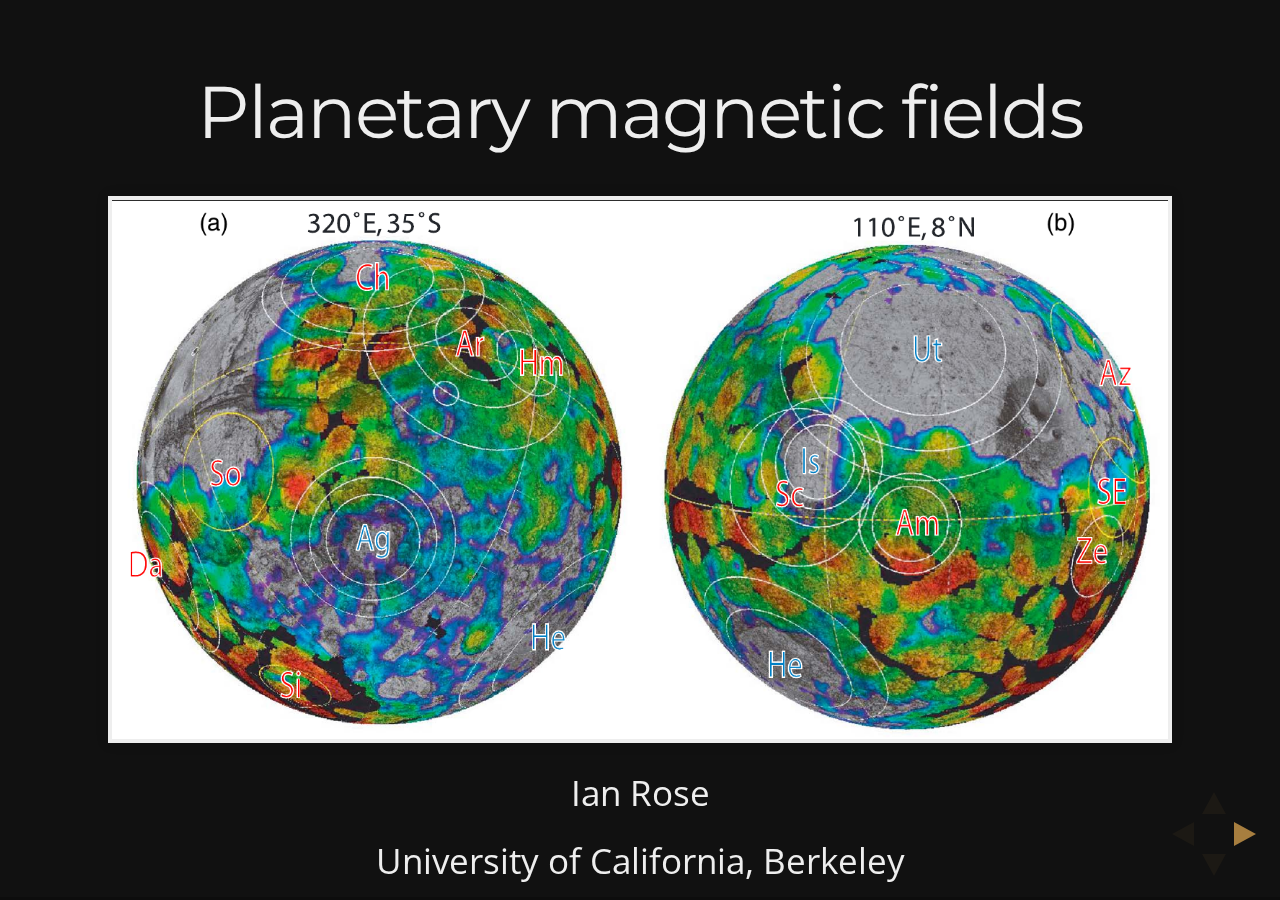
==== index.html @ 472513c8 "Add stuff" ====
<!doctype html>
<html lang="en">

    <head>
        <meta charset="utf-8">

        <title>reveal.js – The HTML Presentation Framework</title>

        <meta name="description" content="A framework for easily creating beautiful presentations using HTML">
        <meta name="author" content="Hakim El Hattab">

        <meta name="apple-mobile-web-app-capable" content="yes">
        <meta name="apple-mobile-web-app-status-bar-style" content="black-translucent">

        <meta name="viewport" content="width=device-width, initial-scale=1.0, maximum-scale=1.0, user-scalable=no, minimal-ui">

        <link rel="stylesheet" href="css/reveal.css">
        <link rel="stylesheet" href="css/theme/night.css" id="theme">

        <!-- Code syntax highlighting -->
        <link rel="stylesheet" href="lib/css/zenburn.css">

        <!-- Printing and PDF exports -->
        <script>
            var link = document.createElement( 'link' );
            link.rel = 'stylesheet';
            link.type = 'text/css';
            link.href = window.location.search.match( /print-pdf/gi ) ? 'css/print/pdf.css' : 'css/print/paper.css';
            document.getElementsByTagName( 'head' )[0].appendChild( link );
        </script>

    </head>

    <body>

        <div class="reveal">
            <div class="slides">
                <section data-markdown>
                    <script type="text/template">
                        ## Planetary magnetic fields

                        ![crater_demag](images/crater_demag.png)
                        Ian Rose

                        University of California, Berkeley
                    </script>
                </section>

                <section data-markdown>
                    <script type="text/template">
                        ## Earth's magnetic field
                        Could it be a bar magnet?
                        Historical source...
                    </script>
                </section>

                <section data-markdown>
                    <script type="text/template">
                        ## Seafloor spreading
                        The magnetic field reverses!
                    </script>
                </section>

                <section>
                  <h3> Earth's historical magnetic field </h3>
                  <video data-autoplay>
                    <source data-src="movies/gufm1.mp4" type="video/mp4" />
                  </video>
                  <p>Jackson et. al., 2000 </p>
                </section>

                <section data-markdown>
                    <script type="text/template">
                        ## What is a dynamo?
                    </script>
                </section>

                <section>
                  <h3> Numerical dynamo model </h3>
                  <video data-autoplay>
                    <source data-src="movies/dynamo.mp4" type="video/mp4" />
                  </video>
                  <p>Courtesey of Hiro Matsui </p>
                </section>

                <section>
                  <section data-markdown>
                    <script type="text/template">
                      [Demonstration](interactive_earth/thermal_hires.html)
                    </script>
                  </section>
                </section>

                <section data-markdown>
                    <script type="text/template">
                    ## What planets have magnetic fields?
                    </script>
                </section>

                <section data-markdown>
                    <script type="text/template">
                        ## Mercury
                    </script>
                </section>

                <section data-markdown>
                    <script type="text/template">
                        ## Venus
                    </script>
                </section>

                <section data-markdown>
                    <script type="text/template">
                        ## Earth
                    </script>
                </section>

                <section data-markdown>
                    <script type="text/template">
                        ## Mars
                    </script>
                </section>

                <section data-markdown>
                    <script type="text/template">
                        ## Jupiter
                    </script>
                </section>

                <section data-markdown>
                    <script type="text/template">
                        ## Saturn
                    </script>
                </section>

                <section data-markdown>
                    <script type="text/template">
                        ## Uranus
                    </script>
                </section>

                <section data-markdown>
                    <script type="text/template">
                        ## Neptune
                    </script>
                </section>

                <section data-markdown>
                    <script type="text/template">
                        ## The score:

                        * gas giants: four out of four 
                        * rocky planets: two out of four
                    </script>
                </section>

                <section data-markdown>
                    <script type="text/template">
                        ## Rocky planets seem to be much less of a sure thing. Why?
                    </script>
                </section>

                <section>
                  <section data-markdown>
                    <script type="text/template">
                      [Convection!](interactive_earth/thermal_hires2.html)
                    </script>
                  </section>
                </section>

                <section data-markdown>
                    <script type="text/template">
                        ## Did Mars have a magnetic field?

                        ![crater_demag](images/crater_demag.png)
                    </script>
                </section>

                <section data-markdown>
                    <script type="text/template">
                        ## Did Earth have a magnetic field?

                    </script>
                </section>

            </div>
        </div>

        <script src="lib/js/head.min.js"></script>
        <script src="js/reveal.js"></script>

        <script>

            // Full list of configuration options available at:
            // https://github.com/hakimel/reveal.js#configuration
            Reveal.initialize({
                controls: true,
                progress: true,
                history: true,
                center: true,

                transition: 'slide', // none/fade/slide/convex/concave/zoom

                // Optional reveal.js plugins
                dependencies: [
                    { src: 'lib/js/classList.js', condition: function() { return !document.body.classList; } },
                    { src: 'plugin/markdown/marked.js', condition: function() { return !!document.querySelector( '[data-markdown]' ); } },
                    { src: 'plugin/markdown/markdown.js', condition: function() { return !!document.querySelector( '[data-markdown]' ); } },
                    { src: 'plugin/highlight/highlight.js', async: true, callback: function() { hljs.initHighlightingOnLoad(); } },
                    { src: 'plugin/zoom-js/zoom.js', async: true },
                    { src: 'plugin/notes/notes.js', async: true }
                ]
            });

        </script>

    </body>
</html>
---- css/reveal.css ----
/*!
 * reveal.js
 * http://lab.hakim.se/reveal-js
 * MIT licensed
 *
 * Copyright (C) 2016 Hakim El Hattab, http://hakim.se
 */
/*********************************************
 * RESET STYLES
 *********************************************/
html, body, .reveal div, .reveal span, .reveal applet, .reveal object, .reveal iframe,
.reveal h1, .reveal h2, .reveal h3, .reveal h4, .reveal h5, .reveal h6, .reveal p, .reveal blockquote, .reveal pre,
.reveal a, .reveal abbr, .reveal acronym, .reveal address, .reveal big, .reveal cite, .reveal code,
.reveal del, .reveal dfn, .reveal em, .reveal img, .reveal ins, .reveal kbd, .reveal q, .reveal s, .reveal samp,
.reveal small, .reveal strike, .reveal strong, .reveal sub, .reveal sup, .reveal tt, .reveal var,
.reveal b, .reveal u, .reveal center,
.reveal dl, .reveal dt, .reveal dd, .reveal ol, .reveal ul, .reveal li,
.reveal fieldset, .reveal form, .reveal label, .reveal legend,
.reveal table, .reveal caption, .reveal tbody, .reveal tfoot, .reveal thead, .reveal tr, .reveal th, .reveal td,
.reveal article, .reveal aside, .reveal canvas, .reveal details, .reveal embed,
.reveal figure, .reveal figcaption, .reveal footer, .reveal header, .reveal hgroup,
.reveal menu, .reveal nav, .reveal output, .reveal ruby, .reveal section, .reveal summary,
.reveal time, .reveal mark, .reveal audio, video {
  margin: 0;
  padding: 0;
  border: 0;
  font-size: 100%;
  font: inherit;
  vertical-align: baseline; }

.reveal article, .reveal aside, .reveal details, .reveal figcaption, .reveal figure,
.reveal footer, .reveal header, .reveal hgroup, .reveal menu, .reveal nav, .reveal section {
  display: block; }

/*********************************************
 * GLOBAL STYLES
 *********************************************/
html,
body {
  width: 100%;
  height: 100%;
  overflow: hidden; }

body {
  position: relative;
  line-height: 1;
  background-color: #fff;
  color: #000; }

html:-webkit-full-screen-ancestor {
  background-color: inherit; }

html:-moz-full-screen-ancestor {
  background-color: inherit; }

/*********************************************
 * VIEW FRAGMENTS
 *********************************************/
.reveal .slides section .fragment {
  opacity: 0;
  visibility: hidden;
  -webkit-transition: all 0.2s ease;
          transition: all 0.2s ease; }
  .reveal .slides section .fragment.visible {
    opacity: 1;
    visibility: visible; }

.reveal .slides section .fragment.grow {
  opacity: 1;
  visibility: visible; }
  .reveal .slides section .fragment.grow.visible {
    -webkit-transform: scale(1.3);
        -ms-transform: scale(1.3);
            transform: scale(1.3); }

.reveal .slides section .fragment.shrink {
  opacity: 1;
  visibility: visible; }
  .reveal .slides section .fragment.shrink.visible {
    -webkit-transform: scale(0.7);
        -ms-transform: scale(0.7);
            transform: scale(0.7); }

.reveal .slides section .fragment.zoom-in {
  -webkit-transform: scale(0.1);
      -ms-transform: scale(0.1);
          transform: scale(0.1); }
  .reveal .slides section .fragment.zoom-in.visible {
    -webkit-transform: none;
        -ms-transform: none;
            transform: none; }

.reveal .slides section .fragment.fade-out {
  opacity: 1;
  visibility: visible; }
  .reveal .slides section .fragment.fade-out.visible {
    opacity: 0;
    visibility: hidden; }

.reveal .slides section .fragment.semi-fade-out {
  opacity: 1;
  visibility: visible; }
  .reveal .slides section .fragment.semi-fade-out.visible {
    opacity: 0.5;
    visibility: visible; }

.reveal .slides section .fragment.strike {
  opacity: 1;
  visibility: visible; }
  .reveal .slides section .fragment.strike.visible {
    text-decoration: line-through; }

.reveal .slides section .fragment.current-visible {
  opacity: 0;
  visibility: hidden; }
  .reveal .slides section .fragment.current-visible.current-fragment {
    opacity: 1;
    visibility: visible; }

.reveal .slides section .fragment.highlight-red,
.reveal .slides section .fragment.highlight-current-red,
.reveal .slides section .fragment.highlight-green,
.reveal .slides section .fragment.highlight-current-green,
.reveal .slides section .fragment.highlight-blue,
.reveal .slides section .fragment.highlight-current-blue {
  opacity: 1;
  visibility: visible; }

.reveal .slides section .fragment.highlight-red.visible {
  color: #ff2c2d; }

.reveal .slides section .fragment.highlight-green.visible {
  color: #17ff2e; }

.reveal .slides section .fragment.highlight-blue.visible {
  color: #1b91ff; }

.reveal .slides section .fragment.highlight-current-red.current-fragment {
  color: #ff2c2d; }

.reveal .slides section .fragment.highlight-current-green.current-fragment {
  color: #17ff2e; }

.reveal .slides section .fragment.highlight-current-blue.current-fragment {
  color: #1b91ff; }

/*********************************************
 * DEFAULT ELEMENT STYLES
 *********************************************/
/* Fixes issue in Chrome where italic fonts did not appear when printing to PDF */
.reveal:after {
  content: '';
  font-style: italic; }

.reveal iframe {
  z-index: 1; }

/** Prevents layering issues in certain browser/transition combinations */
.reveal a {
  position: relative; }

.reveal .stretch {
  max-width: none;
  max-height: none; }

.reveal pre.stretch code {
  height: 100%;
  max-height: 100%;
  box-sizing: border-box; }

/*********************************************
 * CONTROLS
 *********************************************/
.reveal .controls {
  display: none;
  position: fixed;
  width: 110px;
  height: 110px;
  z-index: 30;
  right: 10px;
  bottom: 10px;
  -webkit-user-select: none; }

.reveal .controls button {
  padding: 0;
  position: absolute;
  opacity: 0.05;
  width: 0;
  height: 0;
  background-color: transparent;
  border: 12px solid transparent;
  -webkit-transform: scale(0.9999);
      -ms-transform: scale(0.9999);
          transform: scale(0.9999);
  -webkit-transition: all 0.2s ease;
          transition: all 0.2s ease;
  -webkit-appearance: none;
  -webkit-tap-highlight-color: transparent; }

.reveal .controls .enabled {
  opacity: 0.7;
  cursor: pointer; }

.reveal .controls .enabled:active {
  margin-top: 1px; }

.reveal .controls .navigate-left {
  top: 42px;
  border-right-width: 22px;
  border-right-color: #000; }

.reveal .controls .navigate-left.fragmented {
  opacity: 0.3; }

.reveal .controls .navigate-right {
  left: 74px;
  top: 42px;
  border-left-width: 22px;
  border-left-color: #000; }

.reveal .controls .navigate-right.fragmented {
  opacity: 0.3; }

.reveal .controls .navigate-up {
  left: 42px;
  border-bottom-width: 22px;
  border-bottom-color: #000; }

.reveal .controls .navigate-up.fragmented {
  opacity: 0.3; }

.reveal .controls .navigate-down {
  left: 42px;
  top: 74px;
  border-top-width: 22px;
  border-top-color: #000; }

.reveal .controls .navigate-down.fragmented {
  opacity: 0.3; }

/*********************************************
 * PROGRESS BAR
 *********************************************/
.reveal .progress {
  position: fixed;
  display: none;
  height: 3px;
  width: 100%;
  bottom: 0;
  left: 0;
  z-index: 10;
  background-color: rgba(0, 0, 0, 0.2); }

.reveal .progress:after {
  content: '';
  display: block;
  position: absolute;
  height: 20px;
  width: 100%;
  top: -20px; }

.reveal .progress span {
  display: block;
  height: 100%;
  width: 0px;
  background-color: #000;
  -webkit-transition: width 800ms cubic-bezier(0.26, 0.86, 0.44, 0.985);
          transition: width 800ms cubic-bezier(0.26, 0.86, 0.44, 0.985); }

/*********************************************
 * SLIDE NUMBER
 *********************************************/
.reveal .slide-number {
  position: fixed;
  display: block;
  right: 8px;
  bottom: 8px;
  z-index: 31;
  font-family: Helvetica, sans-serif;
  font-size: 12px;
  line-height: 1;
  color: #fff;
  background-color: rgba(0, 0, 0, 0.4);
  padding: 5px; }

.reveal .slide-number-delimiter {
  margin: 0 3px; }

/*********************************************
 * SLIDES
 *********************************************/
.reveal {
  position: relative;
  width: 100%;
  height: 100%;
  overflow: hidden;
  -ms-touch-action: none;
      touch-action: none; }

.reveal .slides {
  position: absolute;
  width: 100%;
  height: 100%;
  top: 0;
  right: 0;
  bottom: 0;
  left: 0;
  margin: auto;
  overflow: visible;
  z-index: 1;
  text-align: center;
  -webkit-perspective: 600px;
          perspective: 600px;
  -webkit-perspective-origin: 50% 40%;
          perspective-origin: 50% 40%; }

.reveal .slides > section {
  -ms-perspective: 600px; }

.reveal .slides > section,
.reveal .slides > section > section {
  display: none;
  position: absolute;
  width: 100%;
  padding: 20px 0px;
  z-index: 10;
  -webkit-transform-style: preserve-3d;
          transform-style: preserve-3d;
  -webkit-transition: -webkit-transform-origin 800ms cubic-bezier(0.26, 0.86, 0.44, 0.985), -webkit-transform 800ms cubic-bezier(0.26, 0.86, 0.44, 0.985), visibility 800ms cubic-bezier(0.26, 0.86, 0.44, 0.985), opacity 800ms cubic-bezier(0.26, 0.86, 0.44, 0.985);
          transition: -ms-transform-origin 800ms cubic-bezier(0.26, 0.86, 0.44, 0.985), transform 800ms cubic-bezier(0.26, 0.86, 0.44, 0.985), visibility 800ms cubic-bezier(0.26, 0.86, 0.44, 0.985), opacity 800ms cubic-bezier(0.26, 0.86, 0.44, 0.985);
          transition: transform-origin 800ms cubic-bezier(0.26, 0.86, 0.44, 0.985), transform 800ms cubic-bezier(0.26, 0.86, 0.44, 0.985), visibility 800ms cubic-bezier(0.26, 0.86, 0.44, 0.985), opacity 800ms cubic-bezier(0.26, 0.86, 0.44, 0.985); }

/* Global transition speed settings */
.reveal[data-transition-speed="fast"] .slides section {
  -webkit-transition-duration: 400ms;
          transition-duration: 400ms; }

.reveal[data-transition-speed="slow"] .slides section {
  -webkit-transition-duration: 1200ms;
          transition-duration: 1200ms; }

/* Slide-specific transition speed overrides */
.reveal .slides section[data-transition-speed="fast"] {
  -webkit-transition-duration: 400ms;
          transition-duration: 400ms; }

.reveal .slides section[data-transition-speed="slow"] {
  -webkit-transition-duration: 1200ms;
          transition-duration: 1200ms; }

.reveal .slides > section.stack {
  padding-top: 0;
  padding-bottom: 0; }

.reveal .slides > section.present,
.reveal .slides > section > section.present {
  display: block;
  z-index: 11;
  opacity: 1; }

.reveal.center,
.reveal.center .slides,
.reveal.center .slides section {
  min-height: 0 !important; }

/* Don't allow interaction with invisible slides */
.reveal .slides > section.future,
.reveal .slides > section > section.future,
.reveal .slides > section.past,
.reveal .slides > section > section.past {
  pointer-events: none; }

.reveal.overview .slides > section,
.reveal.overview .slides > section > section {
  pointer-events: auto; }

.reveal .slides > section.past,
.reveal .slides > section.future,
.reveal .slides > section > section.past,
.reveal .slides > section > section.future {
  opacity: 0; }

/*********************************************
 * Mixins for readability of transitions
 *********************************************/
/*********************************************
 * SLIDE TRANSITION
 * Aliased 'linear' for backwards compatibility
 *********************************************/
.reveal.slide section {
  -webkit-backface-visibility: hidden;
          backface-visibility: hidden; }

.reveal .slides > section[data-transition=slide].past,
.reveal .slides > section[data-transition~=slide-out].past,
.reveal.slide .slides > section:not([data-transition]).past {
  -webkit-transform: translate(-150%, 0);
      -ms-transform: translate(-150%, 0);
          transform: translate(-150%, 0); }

.reveal .slides > section[data-transition=slide].future,
.reveal .slides > section[data-transition~=slide-in].future,
.reveal.slide .slides > section:not([data-transition]).future {
  -webkit-transform: translate(150%, 0);
      -ms-transform: translate(150%, 0);
          transform: translate(150%, 0); }

.reveal .slides > section > section[data-transition=slide].past,
.reveal .slides > section > section[data-transition~=slide-out].past,
.reveal.slide .slides > section > section:not([data-transition]).past {
  -webkit-transform: translate(0, -150%);
      -ms-transform: translate(0, -150%);
          transform: translate(0, -150%); }

.reveal .slides > section > section[data-transition=slide].future,
.reveal .slides > section > section[data-transition~=slide-in].future,
.reveal.slide .slides > section > section:not([data-transition]).future {
  -webkit-transform: translate(0, 150%);
      -ms-transform: translate(0, 150%);
          transform: translate(0, 150%); }

.reveal.linear section {
  -webkit-backface-visibility: hidden;
          backface-visibility: hidden; }

.reveal .slides > section[data-transition=linear].past,
.reveal .slides > section[data-transition~=linear-out].past,
.reveal.linear .slides > section:not([data-transition]).past {
  -webkit-transform: translate(-150%, 0);
      -ms-transform: translate(-150%, 0);
          transform: translate(-150%, 0); }

.reveal .slides > section[data-transition=linear].future,
.reveal .slides > section[data-transition~=linear-in].future,
.reveal.linear .slides > section:not([data-transition]).future {
  -webkit-transform: translate(150%, 0);
      -ms-transform: translate(150%, 0);
          transform: translate(150%, 0); }

.reveal .slides > section > section[data-transition=linear].past,
.reveal .slides > section > section[data-transition~=linear-out].past,
.reveal.linear .slides > section > section:not([data-transition]).past {
  -webkit-transform: translate(0, -150%);
      -ms-transform: translate(0, -150%);
          transform: translate(0, -150%); }

.reveal .slides > section > section[data-transition=linear].future,
.reveal .slides > section > section[data-transition~=linear-in].future,
.reveal.linear .slides > section > section:not([data-transition]).future {
  -webkit-transform: translate(0, 150%);
      -ms-transform: translate(0, 150%);
          transform: translate(0, 150%); }

/*********************************************
 * CONVEX TRANSITION
 * Aliased 'default' for backwards compatibility
 *********************************************/
.reveal .slides > section[data-transition=default].past,
.reveal .slides > section[data-transition~=default-out].past,
.reveal.default .slides > section:not([data-transition]).past {
  -webkit-transform: translate3d(-100%, 0, 0) rotateY(-90deg) translate3d(-100%, 0, 0);
          transform: translate3d(-100%, 0, 0) rotateY(-90deg) translate3d(-100%, 0, 0); }

.reveal .slides > section[data-transition=default].future,
.reveal .slides > section[data-transition~=default-in].future,
.reveal.default .slides > section:not([data-transition]).future {
  -webkit-transform: translate3d(100%, 0, 0) rotateY(90deg) translate3d(100%, 0, 0);
          transform: translate3d(100%, 0, 0) rotateY(90deg) translate3d(100%, 0, 0); }

.reveal .slides > section > section[data-transition=default].past,
.reveal .slides > section > section[data-transition~=default-out].past,
.reveal.default .slides > section > section:not([data-transition]).past {
  -webkit-transform: translate3d(0, -300px, 0) rotateX(70deg) translate3d(0, -300px, 0);
          transform: translate3d(0, -300px, 0) rotateX(70deg) translate3d(0, -300px, 0); }

.reveal .slides > section > section[data-transition=default].future,
.reveal .slides > section > section[data-transition~=default-in].future,
.reveal.default .slides > section > section:not([data-transition]).future {
  -webkit-transform: translate3d(0, 300px, 0) rotateX(-70deg) translate3d(0, 300px, 0);
          transform: translate3d(0, 300px, 0) rotateX(-70deg) translate3d(0, 300px, 0); }

.reveal .slides > section[data-transition=convex].past,
.reveal .slides > section[data-transition~=convex-out].past,
.reveal.convex .slides > section:not([data-transition]).past {
  -webkit-transform: translate3d(-100%, 0, 0) rotateY(-90deg) translate3d(-100%, 0, 0);
          transform: translate3d(-100%, 0, 0) rotateY(-90deg) translate3d(-100%, 0, 0); }

.reveal .slides > section[data-transition=convex].future,
.reveal .slides > section[data-transition~=convex-in].future,
.reveal.convex .slides > section:not([data-transition]).future {
  -webkit-transform: translate3d(100%, 0, 0) rotateY(90deg) translate3d(100%, 0, 0);
          transform: translate3d(100%, 0, 0) rotateY(90deg) translate3d(100%, 0, 0); }

.reveal .slides > section > section[data-transition=convex].past,
.reveal .slides > section > section[data-transition~=convex-out].past,
.reveal.convex .slides > section > section:not([data-transition]).past {
  -webkit-transform: translate3d(0, -300px, 0) rotateX(70deg) translate3d(0, -300px, 0);
          transform: translate3d(0, -300px, 0) rotateX(70deg) translate3d(0, -300px, 0); }

.reveal .slides > section > section[data-transition=convex].future,
.reveal .slides > section > section[data-transition~=convex-in].future,
.reveal.convex .slides > section > section:not([data-transition]).future {
  -webkit-transform: translate3d(0, 300px, 0) rotateX(-70deg) translate3d(0, 300px, 0);
          transform: translate3d(0, 300px, 0) rotateX(-70deg) translate3d(0, 300px, 0); }

/*********************************************
 * CONCAVE TRANSITION
 *********************************************/
.reveal .slides > section[data-transition=concave].past,
.reveal .slides > section[data-transition~=concave-out].past,
.reveal.concave .slides > section:not([data-transition]).past {
  -webkit-transform: translate3d(-100%, 0, 0) rotateY(90deg) translate3d(-100%, 0, 0);
          transform: translate3d(-100%, 0, 0) rotateY(90deg) translate3d(-100%, 0, 0); }

.reveal .slides > section[data-transition=concave].future,
.reveal .slides > section[data-transition~=concave-in].future,
.reveal.concave .slides > section:not([data-transition]).future {
  -webkit-transform: translate3d(100%, 0, 0) rotateY(-90deg) translate3d(100%, 0, 0);
          transform: translate3d(100%, 0, 0) rotateY(-90deg) translate3d(100%, 0, 0); }

.reveal .slides > section > section[data-transition=concave].past,
.reveal .slides > section > section[data-transition~=concave-out].past,
.reveal.concave .slides > section > section:not([data-transition]).past {
  -webkit-transform: translate3d(0, -80%, 0) rotateX(-70deg) translate3d(0, -80%, 0);
          transform: translate3d(0, -80%, 0) rotateX(-70deg) translate3d(0, -80%, 0); }

.reveal .slides > section > section[data-transition=concave].future,
.reveal .slides > section > section[data-transition~=concave-in].future,
.reveal.concave .slides > section > section:not([data-transition]).future {
  -webkit-transform: translate3d(0, 80%, 0) rotateX(70deg) translate3d(0, 80%, 0);
          transform: translate3d(0, 80%, 0) rotateX(70deg) translate3d(0, 80%, 0); }

/*********************************************
 * ZOOM TRANSITION
 *********************************************/
.reveal .slides section[data-transition=zoom],
.reveal.zoom .slides section:not([data-transition]) {
  -webkit-transition-timing-function: ease;
          transition-timing-function: ease; }

.reveal .slides > section[data-transition=zoom].past,
.reveal .slides > section[data-transition~=zoom-out].past,
.reveal.zoom .slides > section:not([data-transition]).past {
  visibility: hidden;
  -webkit-transform: scale(16);
      -ms-transform: scale(16);
          transform: scale(16); }

.reveal .slides > section[data-transition=zoom].future,
.reveal .slides > section[data-transition~=zoom-in].future,
.reveal.zoom .slides > section:not([data-transition]).future {
  visibility: hidden;
  -webkit-transform: scale(0.2);
      -ms-transform: scale(0.2);
          transform: scale(0.2); }

.reveal .slides > section > section[data-transition=zoom].past,
.reveal .slides > section > section[data-transition~=zoom-out].past,
.reveal.zoom .slides > section > section:not([data-transition]).past {
  -webkit-transform: translate(0, -150%);
      -ms-transform: translate(0, -150%);
          transform: translate(0, -150%); }

.reveal .slides > section > section[data-transition=zoom].future,
.reveal .slides > section > section[data-transition~=zoom-in].future,
.reveal.zoom .slides > section > section:not([data-transition]).future {
  -webkit-transform: translate(0, 150%);
      -ms-transform: translate(0, 150%);
          transform: translate(0, 150%); }

/*********************************************
 * CUBE TRANSITION
 *********************************************/
.reveal.cube .slides {
  -webkit-perspective: 1300px;
          perspective: 1300px; }

.reveal.cube .slides section {
  padding: 30px;
  min-height: 700px;
  -webkit-backface-visibility: hidden;
          backface-visibility: hidden;
  box-sizing: border-box; }

.reveal.center.cube .slides section {
  min-height: 0; }

.reveal.cube .slides section:not(.stack):before {
  content: '';
  position: absolute;
  display: block;
  width: 100%;
  height: 100%;
  left: 0;
  top: 0;
  background: rgba(0, 0, 0, 0.1);
  border-radius: 4px;
  -webkit-transform: translateZ(-20px);
          transform: translateZ(-20px); }

.reveal.cube .slides section:not(.stack):after {
  content: '';
  position: absolute;
  display: block;
  width: 90%;
  height: 30px;
  left: 5%;
  bottom: 0;
  background: none;
  z-index: 1;
  border-radius: 4px;
  box-shadow: 0px 95px 25px rgba(0, 0, 0, 0.2);
  -webkit-transform: translateZ(-90px) rotateX(65deg);
          transform: translateZ(-90px) rotateX(65deg); }

.reveal.cube .slides > section.stack {
  padding: 0;
  background: none; }

.reveal.cube .slides > section.past {
  -webkit-transform-origin: 100% 0%;
      -ms-transform-origin: 100% 0%;
          transform-origin: 100% 0%;
  -webkit-transform: translate3d(-100%, 0, 0) rotateY(-90deg);
          transform: translate3d(-100%, 0, 0) rotateY(-90deg); }

.reveal.cube .slides > section.future {
  -webkit-transform-origin: 0% 0%;
      -ms-transform-origin: 0% 0%;
          transform-origin: 0% 0%;
  -webkit-transform: translate3d(100%, 0, 0) rotateY(90deg);
          transform: translate3d(100%, 0, 0) rotateY(90deg); }

.reveal.cube .slides > section > section.past {
  -webkit-transform-origin: 0% 100%;
      -ms-transform-origin: 0% 100%;
          transform-origin: 0% 100%;
  -webkit-transform: translate3d(0, -100%, 0) rotateX(90deg);
          transform: translate3d(0, -100%, 0) rotateX(90deg); }

.reveal.cube .slides > section > section.future {
  -webkit-transform-origin: 0% 0%;
      -ms-transform-origin: 0% 0%;
          transform-origin: 0% 0%;
  -webkit-transform: translate3d(0, 100%, 0) rotateX(-90deg);
          transform: translate3d(0, 100%, 0) rotateX(-90deg); }

/*********************************************
 * PAGE TRANSITION
 *********************************************/
.reveal.page .slides {
  -webkit-perspective-origin: 0% 50%;
          perspective-origin: 0% 50%;
  -webkit-perspective: 3000px;
          perspective: 3000px; }

.reveal.page .slides section {
  padding: 30px;
  min-height: 700px;
  box-sizing: border-box; }

.reveal.page .slides section.past {
  z-index: 12; }

.reveal.page .slides section:not(.stack):before {
  content: '';
  position: absolute;
  display: block;
  width: 100%;
  height: 100%;
  left: 0;
  top: 0;
  background: rgba(0, 0, 0, 0.1);
  -webkit-transform: translateZ(-20px);
          transform: translateZ(-20px); }

.reveal.page .slides section:not(.stack):after {
  content: '';
  position: absolute;
  display: block;
  width: 90%;
  height: 30px;
  left: 5%;
  bottom: 0;
  background: none;
  z-index: 1;
  border-radius: 4px;
  box-shadow: 0px 95px 25px rgba(0, 0, 0, 0.2);
  -webkit-transform: translateZ(-90px) rotateX(65deg); }

.reveal.page .slides > section.stack {
  padding: 0;
  background: none; }

.reveal.page .slides > section.past {
  -webkit-transform-origin: 0% 0%;
      -ms-transform-origin: 0% 0%;
          transform-origin: 0% 0%;
  -webkit-transform: translate3d(-40%, 0, 0) rotateY(-80deg);
          transform: translate3d(-40%, 0, 0) rotateY(-80deg); }

.reveal.page .slides > section.future {
  -webkit-transform-origin: 100% 0%;
      -ms-transform-origin: 100% 0%;
          transform-origin: 100% 0%;
  -webkit-transform: translate3d(0, 0, 0);
          transform: translate3d(0, 0, 0); }

.reveal.page .slides > section > section.past {
  -webkit-transform-origin: 0% 0%;
      -ms-transform-origin: 0% 0%;
          transform-origin: 0% 0%;
  -webkit-transform: translate3d(0, -40%, 0) rotateX(80deg);
          transform: translate3d(0, -40%, 0) rotateX(80deg); }

.reveal.page .slides > section > section.future {
  -webkit-transform-origin: 0% 100%;
      -ms-transform-origin: 0% 100%;
          transform-origin: 0% 100%;
  -webkit-transform: translate3d(0, 0, 0);
          transform: translate3d(0, 0, 0); }

/*********************************************
 * FADE TRANSITION
 *********************************************/
.reveal .slides section[data-transition=fade],
.reveal.fade .slides section:not([data-transition]),
.reveal.fade .slides > section > section:not([data-transition]) {
  -webkit-transform: none;
      -ms-transform: none;
          transform: none;
  -webkit-transition: opacity 0.5s;
          transition: opacity 0.5s; }

.reveal.fade.overview .slides section,
.reveal.fade.overview .slides > section > section {
  -webkit-transition: none;
          transition: none; }

/*********************************************
 * NO TRANSITION
 *********************************************/
.reveal .slides section[data-transition=none],
.reveal.none .slides section:not([data-transition]) {
  -webkit-transform: none;
      -ms-transform: none;
          transform: none;
  -webkit-transition: none;
          transition: none; }

/*********************************************
 * PAUSED MODE
 *********************************************/
.reveal .pause-overlay {
  position: absolute;
  top: 0;
  left: 0;
  width: 100%;
  height: 100%;
  background: black;
  visibility: hidden;
  opacity: 0;
  z-index: 100;
  -webkit-transition: all 1s ease;
          transition: all 1s ease; }

.reveal.paused .pause-overlay {
  visibility: visible;
  opacity: 1; }

/*********************************************
 * FALLBACK
 *********************************************/
.no-transforms {
  overflow-y: auto; }

.no-transforms .reveal .slides {
  position: relative;
  width: 80%;
  height: auto !important;
  top: 0;
  left: 50%;
  margin: 0;
  text-align: center; }

.no-transforms .reveal .controls,
.no-transforms .reveal .progress {
  display: none !important; }

.no-transforms .reveal .slides section {
  display: block !important;
  opacity: 1 !important;
  position: relative !important;
  height: auto;
  min-height: 0;
  top: 0;
  left: -50%;
  margin: 70px 0;
  -webkit-transform: none;
      -ms-transform: none;
          transform: none; }

.no-transforms .reveal .slides section section {
  left: 0; }

.reveal .no-transition,
.reveal .no-transition * {
  -webkit-transition: none !important;
          transition: none !important; }

/*********************************************
 * PER-SLIDE BACKGROUNDS
 *********************************************/
.reveal .backgrounds {
  position: absolute;
  width: 100%;
  height: 100%;
  top: 0;
  left: 0;
  -webkit-perspective: 600px;
          perspective: 600px; }

.reveal .slide-background {
  display: none;
  position: absolute;
  width: 100%;
  height: 100%;
  opacity: 0;
  visibility: hidden;
  background-color: transparent;
  background-position: 50% 50%;
  background-repeat: no-repeat;
  background-size: cover;
  -webkit-transition: all 800ms cubic-bezier(0.26, 0.86, 0.44, 0.985);
          transition: all 800ms cubic-bezier(0.26, 0.86, 0.44, 0.985); }

.reveal .slide-background.stack {
  display: block; }

.reveal .slide-background.present {
  opacity: 1;
  visibility: visible; }

.print-pdf .reveal .slide-background {
  opacity: 1 !important;
  visibility: visible !important; }

/* Video backgrounds */
.reveal .slide-background video {
  position: absolute;
  width: 100%;
  height: 100%;
  max-width: none;
  max-height: none;
  top: 0;
  left: 0; }

/* Immediate transition style */
.reveal[data-background-transition=none] > .backgrounds .slide-background,
.reveal > .backgrounds .slide-background[data-background-transition=none] {
  -webkit-transition: none;
          transition: none; }

/* Slide */
.reveal[data-background-transition=slide] > .backgrounds .slide-background,
.reveal > .backgrounds .slide-background[data-background-transition=slide] {
  opacity: 1;
  -webkit-backface-visibility: hidden;
          backface-visibility: hidden; }

.reveal[data-background-transition=slide] > .backgrounds .slide-background.past,
.reveal > .backgrounds .slide-background.past[data-background-transition=slide] {
  -webkit-transform: translate(-100%, 0);
      -ms-transform: translate(-100%, 0);
          transform: translate(-100%, 0); }

.reveal[data-background-transition=slide] > .backgrounds .slide-background.future,
.reveal > .backgrounds .slide-background.future[data-background-transition=slide] {
  -webkit-transform: translate(100%, 0);
      -ms-transform: translate(100%, 0);
          transform: translate(100%, 0); }

.reveal[data-background-transition=slide] > .backgrounds .slide-background > .slide-background.past,
.reveal > .backgrounds .slide-background > .slide-background.past[data-background-transition=slide] {
  -webkit-transform: translate(0, -100%);
      -ms-transform: translate(0, -100%);
          transform: translate(0, -100%); }

.reveal[data-background-transition=slide] > .backgrounds .slide-background > .slide-background.future,
.reveal > .backgrounds .slide-background > .slide-background.future[data-background-transition=slide] {
  -webkit-transform: translate(0, 100%);
      -ms-transform: translate(0, 100%);
          transform: translate(0, 100%); }

/* Convex */
.reveal[data-background-transition=convex] > .backgrounds .slide-background.past,
.reveal > .backgrounds .slide-background.past[data-background-transition=convex] {
  opacity: 0;
  -webkit-transform: translate3d(-100%, 0, 0) rotateY(-90deg) translate3d(-100%, 0, 0);
          transform: translate3d(-100%, 0, 0) rotateY(-90deg) translate3d(-100%, 0, 0); }

.reveal[data-background-transition=convex] > .backgrounds .slide-background.future,
.reveal > .backgrounds .slide-background.future[data-background-transition=convex] {
  opacity: 0;
  -webkit-transform: translate3d(100%, 0, 0) rotateY(90deg) translate3d(100%, 0, 0);
          transform: translate3d(100%, 0, 0) rotateY(90deg) translate3d(100%, 0, 0); }

.reveal[data-background-transition=convex] > .backgrounds .slide-background > .slide-background.past,
.reveal > .backgrounds .slide-background > .slide-background.past[data-background-transition=convex] {
  opacity: 0;
  -webkit-transform: translate3d(0, -100%, 0) rotateX(90deg) translate3d(0, -100%, 0);
          transform: translate3d(0, -100%, 0) rotateX(90deg) translate3d(0, -100%, 0); }

.reveal[data-background-transition=convex] > .backgrounds .slide-background > .slide-background.future,
.reveal > .backgrounds .slide-background > .slide-background.future[data-background-transition=convex] {
  opacity: 0;
  -webkit-transform: translate3d(0, 100%, 0) rotateX(-90deg) translate3d(0, 100%, 0);
          transform: translate3d(0, 100%, 0) rotateX(-90deg) translate3d(0, 100%, 0); }

/* Concave */
.reveal[data-background-transition=concave] > .backgrounds .slide-background.past,
.reveal > .backgrounds .slide-background.past[data-background-transition=concave] {
  opacity: 0;
  -webkit-transform: translate3d(-100%, 0, 0) rotateY(90deg) translate3d(-100%, 0, 0);
          transform: translate3d(-100%, 0, 0) rotateY(90deg) translate3d(-100%, 0, 0); }

.reveal[data-background-transition=concave] > .backgrounds .slide-background.future,
.reveal > .backgrounds .slide-background.future[data-background-transition=concave] {
  opacity: 0;
  -webkit-transform: translate3d(100%, 0, 0) rotateY(-90deg) translate3d(100%, 0, 0);
          transform: translate3d(100%, 0, 0) rotateY(-90deg) translate3d(100%, 0, 0); }

.reveal[data-background-transition=concave] > .backgrounds .slide-background > .slide-background.past,
.reveal > .backgrounds .slide-background > .slide-background.past[data-background-transition=concave] {
  opacity: 0;
  -webkit-transform: translate3d(0, -100%, 0) rotateX(-90deg) translate3d(0, -100%, 0);
          transform: translate3d(0, -100%, 0) rotateX(-90deg) translate3d(0, -100%, 0); }

.reveal[data-background-transition=concave] > .backgrounds .slide-background > .slide-background.future,
.reveal > .backgrounds .slide-background > .slide-background.future[data-background-transition=concave] {
  opacity: 0;
  -webkit-transform: translate3d(0, 100%, 0) rotateX(90deg) translate3d(0, 100%, 0);
          transform: translate3d(0, 100%, 0) rotateX(90deg) translate3d(0, 100%, 0); }

/* Zoom */
.reveal[data-background-transition=zoom] > .backgrounds .slide-background,
.reveal > .backgrounds .slide-background[data-background-transition=zoom] {
  -webkit-transition-timing-function: ease;
          transition-timing-function: ease; }

.reveal[data-background-transition=zoom] > .backgrounds .slide-background.past,
.reveal > .backgrounds .slide-background.past[data-background-transition=zoom] {
  opacity: 0;
  visibility: hidden;
  -webkit-transform: scale(16);
      -ms-transform: scale(16);
          transform: scale(16); }

.reveal[data-background-transition=zoom] > .backgrounds .slide-background.future,
.reveal > .backgrounds .slide-background.future[data-background-transition=zoom] {
  opacity: 0;
  visibility: hidden;
  -webkit-transform: scale(0.2);
      -ms-transform: scale(0.2);
          transform: scale(0.2); }

.reveal[data-background-transition=zoom] > .backgrounds .slide-background > .slide-background.past,
.reveal > .backgrounds .slide-background > .slide-background.past[data-background-transition=zoom] {
  opacity: 0;
  visibility: hidden;
  -webkit-transform: scale(16);
      -ms-transform: scale(16);
          transform: scale(16); }

.reveal[data-background-transition=zoom] > .backgrounds .slide-background > .slide-background.future,
.reveal > .backgrounds .slide-background > .slide-background.future[data-background-transition=zoom] {
  opacity: 0;
  visibility: hidden;
  -webkit-transform: scale(0.2);
      -ms-transform: scale(0.2);
          transform: scale(0.2); }

/* Global transition speed settings */
.reveal[data-transition-speed="fast"] > .backgrounds .slide-background {
  -webkit-transition-duration: 400ms;
          transition-duration: 400ms; }

.reveal[data-transition-speed="slow"] > .backgrounds .slide-background {
  -webkit-transition-duration: 1200ms;
          transition-duration: 1200ms; }

/*********************************************
 * OVERVIEW
 *********************************************/
.reveal.overview {
  -webkit-perspective-origin: 50% 50%;
          perspective-origin: 50% 50%;
  -webkit-perspective: 700px;
          perspective: 700px; }
  .reveal.overview .slides section {
    height: 700px;
    opacity: 1 !important;
    overflow: hidden;
    visibility: visible !important;
    cursor: pointer;
    box-sizing: border-box; }
  .reveal.overview .slides section:hover,
  .reveal.overview .slides section.present {
    outline: 10px solid rgba(150, 150, 150, 0.4);
    outline-offset: 10px; }
  .reveal.overview .slides section .fragment {
    opacity: 1;
    -webkit-transition: none;
            transition: none; }
  .reveal.overview .slides section:after,
  .reveal.overview .slides section:before {
    display: none !important; }
  .reveal.overview .slides > section.stack {
    padding: 0;
    top: 0 !important;
    background: none;
    outline: none;
    overflow: visible; }
  .reveal.overview .backgrounds {
    -webkit-perspective: inherit;
            perspective: inherit; }
  .reveal.overview .backgrounds .slide-background {
    opacity: 1;
    visibility: visible;
    outline: 10px solid rgba(150, 150, 150, 0.1);
    outline-offset: 10px; }

.reveal.overview .slides section,
.reveal.overview-deactivating .slides section {
  -webkit-transition: none;
          transition: none; }

.reveal.overview .backgrounds .slide-background,
.reveal.overview-deactivating .backgrounds .slide-background {
  -webkit-transition: none;
          transition: none; }

.reveal.overview-animated .slides {
  -webkit-transition: -webkit-transform 0.4s ease;
          transition: transform 0.4s ease; }

/*********************************************
 * RTL SUPPORT
 *********************************************/
.reveal.rtl .slides,
.reveal.rtl .slides h1,
.reveal.rtl .slides h2,
.reveal.rtl .slides h3,
.reveal.rtl .slides h4,
.reveal.rtl .slides h5,
.reveal.rtl .slides h6 {
  direction: rtl;
  font-family: sans-serif; }

.reveal.rtl pre,
.reveal.rtl code {
  direction: ltr; }

.reveal.rtl ol,
.reveal.rtl ul {
  text-align: right; }

.reveal.rtl .progress span {
  float: right; }

/*********************************************
 * PARALLAX BACKGROUND
 *********************************************/
.reveal.has-parallax-background .backgrounds {
  -webkit-transition: all 0.8s ease;
          transition: all 0.8s ease; }

/* Global transition speed settings */
.reveal.has-parallax-background[data-transition-speed="fast"] .backgrounds {
  -webkit-transition-duration: 400ms;
          transition-duration: 400ms; }

.reveal.has-parallax-background[data-transition-speed="slow"] .backgrounds {
  -webkit-transition-duration: 1200ms;
          transition-duration: 1200ms; }

/*********************************************
 * LINK PREVIEW OVERLAY
 *********************************************/
.reveal .overlay {
  position: absolute;
  top: 0;
  left: 0;
  width: 100%;
  height: 100%;
  z-index: 1000;
  background: rgba(0, 0, 0, 0.9);
  opacity: 0;
  visibility: hidden;
  -webkit-transition: all 0.3s ease;
          transition: all 0.3s ease; }

.reveal .overlay.visible {
  opacity: 1;
  visibility: visible; }

.reveal .overlay .spinner {
  position: absolute;
  display: block;
  top: 50%;
  left: 50%;
  width: 32px;
  height: 32px;
  margin: -16px 0 0 -16px;
  z-index: 10;
  background-image: url([data-uri]%2F%2F%2F6%2Bvr8nJybW1tcDAwOjo6Nvb26ioqKOjo7Ozs%2FLy8vz8%2FAAAAAAAAAAAACH%2FC05FVFNDQVBFMi4wAwEAAAAh%2FhpDcmVhdGVkIHdpdGggYWpheGxvYWQuaW5mbwAh%[base64]%2FV%2FnmOM82XiHRLYKhKP1oZmADdEAAAh%2BQQJCgAAACwAAAAAIAAgAAAE6hDISWlZpOrNp1lGNRSdRpDUolIGw5RUYhhHukqFu8DsrEyqnWThGvAmhVlteBvojpTDDBUEIFwMFBRAmBkSgOrBFZogCASwBDEY%2FCZSg7GSE0gSCjQBMVG023xWBhklAnoEdhQEfyNqMIcKjhRsjEdnezB%2BA4k8gTwJhFuiW4dokXiloUepBAp5qaKpp6%2BHo7aWW54wl7obvEe0kRuoplCGepwSx2jJvqHEmGt6whJpGpfJCHmOoNHKaHx61WiSR92E4lbFoq%2BB6QDtuetcaBPnW6%2BO7wDHpIiK9SaVK5GgV543tzjgGcghAgAh%[base64]%2B%2BG%2Bw48edZPK%2BM6hLJpQg484enXIdQFSS1u6UhksENEQAAIfkECQoAAAAsAAAAACAAIAAABOcQyEmpGKLqzWcZRVUQnZYg1aBSh2GUVEIQ2aQOE%2BG%2BcD4ntpWkZQj1JIiZIogDFFyHI0UxQwFugMSOFIPJftfVAEoZLBbcLEFhlQiqGp1Vd140AUklUN3eCA51C1EWMzMCezCBBmkxVIVHBWd3HHl9JQOIJSdSnJ0TDKChCwUJjoWMPaGqDKannasMo6WnM562R5YluZRwur0wpgqZE7NKUm%2BFNRPIhjBJxKZteWuIBMN4zRMIVIhffcgojwCF117i4nlLnY5ztRLsnOk%2BaV%2BoJY7V7m76PdkS4trKcdg0Zc0tTcKkRAAAIfkECQoAAAAsAAAAACAAIAAABO4QyEkpKqjqzScpRaVkXZWQEximw1BSCUEIlDohrft6cpKCk5xid5MNJTaAIkekKGQkWyKHkvhKsR7ARmitkAYDYRIbUQRQjWBwJRzChi9CRlBcY1UN4g0%[base64]%[base64]%2BE71SRQeyqUToLA7VxF0JDyIQh%2FMVVPMt1ECZlfcjZJ9mIKoaTl1MRIl5o4CUKXOwmyrCInCKqcWtvadL2SYhyASyNDJ0uIiRMDjI0Fd30%2FiI2UA5GSS5UDj2l6NoqgOgN4gksEBgYFf0FDqKgHnyZ9OX8HrgYHdHpcHQULXAS2qKpENRg7eAMLC7kTBaixUYFkKAzWAAnLC7FLVxLWDBLKCwaKTULgEwbLA4hJtOkSBNqITT3xEgfLpBtzE%2FjiuL04RGEBgwWhShRgQExHBAAh%2BQQJCgAAACwAAAAAIAAgAAAE7xDISWlSqerNpyJKhWRdlSAVoVLCWk6JKlAqAavhO9UkUHsqlE6CwO1cRdCQ8iEIfzFVTzLdRAmZX3I2SfZiCqGk5dTESJeaOAlClzsJsqwiJwiqnFrb2nS9kmIcgEsjQydLiIlHehhpejaIjzh9eomSjZR%[base64]%2BE71SRQeyqUToLA7VxF0JDyIQh%[base64]%2BE71SRQeyqUToLA7VxF0JDyIQh%2FMVVPMt1ECZlfcjZJ9mIKoaTl1MRIl5o4CUKXOwmyrCInCKqcWtvadL2SYhyASyNDJ0uIiUd6GAULDJCRiXo1CpGXDJOUjY%2BYip9DhToJA4RBLwMLCwVDfRgbBAaqqoZ1XBMHswsHtxtFaH1iqaoGNgAIxRpbFAgfPQSqpbgGBqUD1wBXeCYp1AYZ19JJOYgH1KwA4UBvQwXUBxPqVD9L3sbp2BNk2xvvFPJd%2BMFCN6HAAIKgNggY0KtEBAAh%[base64]%2BvsYMDAzZQPC9VCNkDWUhGkuE5PxJNwiUK4UfLzOlD4WvzAHaoG9nxPi5d%2BjYUqfAhhykOFwJWiAAAIfkECQoAAAAsAAAAACAAIAAABPAQyElpUqnqzaciSoVkXVUMFaFSwlpOCcMYlErAavhOMnNLNo8KsZsMZItJEIDIFSkLGQoQTNhIsFehRww2CQLKF0tYGKYSg%2BygsZIuNqJksKgbfgIGepNo2cIUB3V1B3IvNiBYNQaDSTtfhhx0CwVPI0UJe0%2Bbm4g5VgcGoqOcnjmjqDSdnhgEoamcsZuXO1aWQy8KAwOAuTYYGwi7w5h%2BKr0SJ8MFihpNbx%2B4Erq7BYBuzsdiH1jCAzoSfl0rVirNbRXlBBlLX%2BBP0XJLAPGzTkAuAOqb0WT5AH7OcdCm5B8TgRwSRKIHQtaLCwg1RAAAOwAAAAAAAAAAAA%3D%3D);
  visibility: visible;
  opacity: 0.6;
  -webkit-transition: all 0.3s ease;
          transition: all 0.3s ease; }

.reveal .overlay header {
  position: absolute;
  left: 0;
  top: 0;
  width: 100%;
  height: 40px;
  z-index: 2;
  border-bottom: 1px solid #222; }

.reveal .overlay header a {
  display: inline-block;
  width: 40px;
  height: 40px;
  padding: 0 10px;
  float: right;
  opacity: 0.6;
  box-sizing: border-box; }

.reveal .overlay header a:hover {
  opacity: 1; }

.reveal .overlay header a .icon {
  display: inline-block;
  width: 20px;
  height: 20px;
  background-position: 50% 50%;
  background-size: 100%;
  background-repeat: no-repeat; }

.reveal .overlay header a.close .icon {
  background-image: url([data-uri]); }

.reveal .overlay header a.external .icon {
  background-image: url([data-uri]); }

.reveal .overlay .viewport {
  position: absolute;
  top: 40px;
  right: 0;
  bottom: 0;
  left: 0; }

.reveal .overlay.overlay-preview .viewport iframe {
  width: 100%;
  height: 100%;
  max-width: 100%;
  max-height: 100%;
  border: 0;
  opacity: 0;
  visibility: hidden;
  -webkit-transition: all 0.3s ease;
          transition: all 0.3s ease; }

.reveal .overlay.overlay-preview.loaded .viewport iframe {
  opacity: 1;
  visibility: visible; }

.reveal .overlay.overlay-preview.loaded .spinner {
  opacity: 0;
  visibility: hidden;
  -webkit-transform: scale(0.2);
      -ms-transform: scale(0.2);
          transform: scale(0.2); }

.reveal .overlay.overlay-help .viewport {
  overflow: auto;
  color: #fff; }

.reveal .overlay.overlay-help .viewport .viewport-inner {
  width: 600px;
  margin: 0 auto;
  padding: 60px;
  text-align: center;
  letter-spacing: normal; }

.reveal .overlay.overlay-help .viewport .viewport-inner .title {
  font-size: 20px; }

.reveal .overlay.overlay-help .viewport .viewport-inner table {
  border: 1px solid #fff;
  border-collapse: collapse;
  font-size: 14px; }

.reveal .overlay.overlay-help .viewport .viewport-inner table th,
.reveal .overlay.overlay-help .viewport .viewport-inner table td {
  width: 200px;
  padding: 10px;
  border: 1px solid #fff;
  vertical-align: middle; }

.reveal .overlay.overlay-help .viewport .viewport-inner table th {
  padding-top: 20px;
  padding-bottom: 20px; }

/*********************************************
 * PLAYBACK COMPONENT
 *********************************************/
.reveal .playback {
  position: fixed;
  left: 15px;
  bottom: 20px;
  z-index: 30;
  cursor: pointer;
  -webkit-transition: all 400ms ease;
          transition: all 400ms ease; }

.reveal.overview .playback {
  opacity: 0;
  visibility: hidden; }

/*********************************************
 * ROLLING LINKS
 *********************************************/
.reveal .roll {
  display: inline-block;
  line-height: 1.2;
  overflow: hidden;
  vertical-align: top;
  -webkit-perspective: 400px;
          perspective: 400px;
  -webkit-perspective-origin: 50% 50%;
          perspective-origin: 50% 50%; }

.reveal .roll:hover {
  background: none;
  text-shadow: none; }

.reveal .roll span {
  display: block;
  position: relative;
  padding: 0 2px;
  pointer-events: none;
  -webkit-transition: all 400ms ease;
          transition: all 400ms ease;
  -webkit-transform-origin: 50% 0%;
      -ms-transform-origin: 50% 0%;
          transform-origin: 50% 0%;
  -webkit-transform-style: preserve-3d;
          transform-style: preserve-3d;
  -webkit-backface-visibility: hidden;
          backface-visibility: hidden; }

.reveal .roll:hover span {
  background: rgba(0, 0, 0, 0.5);
  -webkit-transform: translate3d(0px, 0px, -45px) rotateX(90deg);
          transform: translate3d(0px, 0px, -45px) rotateX(90deg); }

.reveal .roll span:after {
  content: attr(data-title);
  display: block;
  position: absolute;
  left: 0;
  top: 0;
  padding: 0 2px;
  -webkit-backface-visibility: hidden;
          backface-visibility: hidden;
  -webkit-transform-origin: 50% 0%;
      -ms-transform-origin: 50% 0%;
          transform-origin: 50% 0%;
  -webkit-transform: translate3d(0px, 110%, 0px) rotateX(-90deg);
          transform: translate3d(0px, 110%, 0px) rotateX(-90deg); }

/*********************************************
 * SPEAKER NOTES
 *********************************************/
.reveal aside.notes {
  display: none; }

.reveal .speaker-notes {
  display: none;
  position: absolute;
  width: 70%;
  max-height: 15%;
  left: 15%;
  bottom: 26px;
  padding: 10px;
  z-index: 1;
  font-size: 18px;
  line-height: 1.4;
  color: #fff;
  background-color: rgba(0, 0, 0, 0.5);
  overflow: auto;
  box-sizing: border-box;
  text-align: left;
  font-family: Helvetica, sans-serif;
  -webkit-overflow-scrolling: touch; }

.reveal .speaker-notes.visible:not(:empty) {
  display: block; }

@media screen and (max-width: 1024px) {
  .reveal .speaker-notes {
    font-size: 14px; } }

@media screen and (max-width: 600px) {
  .reveal .speaker-notes {
    width: 90%;
    left: 5%; } }

/*********************************************
 * ZOOM PLUGIN
 *********************************************/
.zoomed .reveal *,
.zoomed .reveal *:before,
.zoomed .reveal *:after {
  -webkit-backface-visibility: visible !important;
          backface-visibility: visible !important; }

.zoomed .reveal .progress,
.zoomed .reveal .controls {
  opacity: 0; }

.zoomed .reveal .roll span {
  background: none; }

.zoomed .reveal .roll span:after {
  visibility: hidden; }
---- css/theme/night.css ----
/**
 * Black theme for reveal.js.
 *
 * Copyright (C) 2011-2012 Hakim El Hattab, http://hakim.se
 */
@import url(https://fonts.googleapis.com/css?family=Montserrat:700);
@import url(https://fonts.googleapis.com/css?family=Open+Sans:400,700,400italic,700italic);
/*********************************************
 * GLOBAL STYLES
 *********************************************/
body {
  background: #111;
  background-color: #111; }

.reveal {
  font-family: "Open Sans", sans-serif;
  font-size: 30px;
  font-weight: normal;
  color: #eee; }

::selection {
  color: #fff;
  background: #e7ad52;
  text-shadow: none; }

.reveal .slides > section,
.reveal .slides > section > section {
  line-height: 1.3;
  font-weight: inherit; }

/*********************************************
 * HEADERS
 *********************************************/
.reveal h1,
.reveal h2,
.reveal h3,
.reveal h4,
.reveal h5,
.reveal h6 {
  margin: 0 0 20px 0;
  color: #eee;
  font-family: "Montserrat", Impact, sans-serif;
  font-weight: normal;
  line-height: 1.2;
  letter-spacing: -0.03em;
  text-transform: none;
  text-shadow: none;
  word-wrap: break-word; }

.reveal h1 {
  font-size: 3.77em; }

.reveal h2 {
  font-size: 2.11em; }

.reveal h3 {
  font-size: 1.55em; }

.reveal h4 {
  font-size: 1em; }

.reveal h1 {
  text-shadow: none; }

/*********************************************
 * OTHER
 *********************************************/
.reveal p {
  margin: 20px 0;
  line-height: 1.3; }

/* Ensure certain elements are never larger than the slide itself */
.reveal img,
.reveal video,
.reveal iframe {
  max-width: 95%;
  max-height: 95%; }

.reveal strong,
.reveal b {
  font-weight: bold; }

.reveal em {
  font-style: italic; }

.reveal ol,
.reveal dl,
.reveal ul {
  display: inline-block;
  text-align: left;
  margin: 0 0 0 1em; }

.reveal ol {
  list-style-type: decimal; }

.reveal ul {
  list-style-type: disc; }

.reveal ul ul {
  list-style-type: square; }

.reveal ul ul ul {
  list-style-type: circle; }

.reveal ul ul,
.reveal ul ol,
.reveal ol ol,
.reveal ol ul {
  display: block;
  margin-left: 40px; }

.reveal dt {
  font-weight: bold; }

.reveal dd {
  margin-left: 40px; }

.reveal q,
.reveal blockquote {
  quotes: none; }

.reveal blockquote {
  display: block;
  position: relative;
  width: 70%;
  margin: 20px auto;
  padding: 5px;
  font-style: italic;
  background: rgba(255, 255, 255, 0.05);
  box-shadow: 0px 0px 2px rgba(0, 0, 0, 0.2); }

.reveal blockquote p:first-child,
.reveal blockquote p:last-child {
  display: inline-block; }

.reveal q {
  font-style: italic; }

.reveal pre {
  display: block;
  position: relative;
  width: 90%;
  margin: 20px auto;
  text-align: left;
  font-size: 0.55em;
  font-family: monospace;
  line-height: 1.2em;
  word-wrap: break-word;
  box-shadow: 0px 0px 6px rgba(0, 0, 0, 0.3); }

.reveal code {
  font-family: monospace; }

.reveal pre code {
  display: block;
  padding: 5px;
  overflow: auto;
  max-height: 400px;
  word-wrap: normal; }

.reveal table {
  margin: auto;
  border-collapse: collapse;
  border-spacing: 0; }

.reveal table th {
  font-weight: bold; }

.reveal table th,
.reveal table td {
  text-align: left;
  padding: 0.2em 0.5em 0.2em 0.5em;
  border-bottom: 1px solid; }

.reveal table th[align="center"],
.reveal table td[align="center"] {
  text-align: center; }

.reveal table th[align="right"],
.reveal table td[align="right"] {
  text-align: right; }

.reveal table tr:last-child td {
  border-bottom: none; }

.reveal sup {
  vertical-align: super; }

.reveal sub {
  vertical-align: sub; }

.reveal small {
  display: inline-block;
  font-size: 0.6em;
  line-height: 1.2em;
  vertical-align: top; }

.reveal small * {
  vertical-align: top; }

/*********************************************
 * LINKS
 *********************************************/
.reveal a {
  color: #e7ad52;
  text-decoration: none;
  -webkit-transition: color 0.15s ease;
  -moz-transition: color 0.15s ease;
  transition: color 0.15s ease; }

.reveal a:hover {
  color: #f3d7ac;
  text-shadow: none;
  border: none; }

.reveal .roll span:after {
  color: #fff;
  background: #d08a1d; }

/*********************************************
 * IMAGES
 *********************************************/
.reveal section img {
  margin: 15px 0px;
  background: rgba(255, 255, 255, 0.12);
  border: 4px solid #eee;
  box-shadow: 0 0 10px rgba(0, 0, 0, 0.15); }

.reveal section img.plain {
  border: 0;
  box-shadow: none; }

.reveal a img {
  -webkit-transition: all 0.15s linear;
  -moz-transition: all 0.15s linear;
  transition: all 0.15s linear; }

.reveal a:hover img {
  background: rgba(255, 255, 255, 0.2);
  border-color: #e7ad52;
  box-shadow: 0 0 20px rgba(0, 0, 0, 0.55); }

/*********************************************
 * NAVIGATION CONTROLS
 *********************************************/
.reveal .controls .navigate-left,
.reveal .controls .navigate-left.enabled {
  border-right-color: #e7ad52; }

.reveal .controls .navigate-right,
.reveal .controls .navigate-right.enabled {
  border-left-color: #e7ad52; }

.reveal .controls .navigate-up,
.reveal .controls .navigate-up.enabled {
  border-bottom-color: #e7ad52; }

.reveal .controls .navigate-down,
.reveal .controls .navigate-down.enabled {
  border-top-color: #e7ad52; }

.reveal .controls .navigate-left.enabled:hover {
  border-right-color: #f3d7ac; }

.reveal .controls .navigate-right.enabled:hover {
  border-left-color: #f3d7ac; }

.reveal .controls .navigate-up.enabled:hover {
  border-bottom-color: #f3d7ac; }

.reveal .controls .navigate-down.enabled:hover {
  border-top-color: #f3d7ac; }

/*********************************************
 * PROGRESS BAR
 *********************************************/
.reveal .progress {
  background: rgba(0, 0, 0, 0.2); }

.reveal .progress span {
  background: #e7ad52;
  -webkit-transition: width 800ms cubic-bezier(0.26, 0.86, 0.44, 0.985);
  -moz-transition: width 800ms cubic-bezier(0.26, 0.86, 0.44, 0.985);
  transition: width 800ms cubic-bezier(0.26, 0.86, 0.44, 0.985); }
---- lib/css/zenburn.css ----
/*
Zenburn style from voldmar.ru (c) Vladimir Epifanov <voldmar@voldmar.ru>
based on dark.css by Ivan Sagalaev
*/

.hljs {
  display: block;
  overflow-x: auto;
  padding: 0.5em;
  background: #3f3f3f;
  color: #dcdcdc;
  -webkit-text-size-adjust: none;
}

.hljs-keyword,
.hljs-tag,
.css .hljs-class,
.css .hljs-id,
.lisp .hljs-title,
.nginx .hljs-title,
.hljs-request,
.hljs-status,
.clojure .hljs-attribute {
  color: #e3ceab;
}

.django .hljs-template_tag,
.django .hljs-variable,
.django .hljs-filter .hljs-argument {
  color: #dcdcdc;
}

.hljs-number,
.hljs-date {
  color: #8cd0d3;
}

.dos .hljs-envvar,
.dos .hljs-stream,
.hljs-variable,
.apache .hljs-sqbracket,
.hljs-name {
  color: #efdcbc;
}

.dos .hljs-flow,
.diff .hljs-change,
.python .exception,
.python .hljs-built_in,
.hljs-literal,
.tex .hljs-special {
  color: #efefaf;
}

.diff .hljs-chunk,
.hljs-subst {
  color: #8f8f8f;
}

.dos .hljs-keyword,
.hljs-decorator,
.hljs-title,
.hljs-type,
.diff .hljs-header,
.ruby .hljs-class .hljs-parent,
.apache .hljs-tag,
.nginx .hljs-built_in,
.tex .hljs-command,
.hljs-prompt {
  color: #efef8f;
}

.dos .hljs-winutils,
.ruby .hljs-symbol,
.ruby .hljs-symbol .hljs-string,
.ruby .hljs-string {
  color: #dca3a3;
}

.diff .hljs-deletion,
.hljs-string,
.hljs-tag .hljs-value,
.hljs-preprocessor,
.hljs-pragma,
.hljs-built_in,
.smalltalk .hljs-class,
.smalltalk .hljs-localvars,
.smalltalk .hljs-array,
.css .hljs-rule .hljs-value,
.hljs-attr_selector,
.hljs-pseudo,
.apache .hljs-cbracket,
.tex .hljs-formula,
.coffeescript .hljs-attribute {
  color: #cc9393;
}

.hljs-shebang,
.diff .hljs-addition,
.hljs-comment,
.hljs-annotation,
.hljs-pi,
.hljs-doctype {
  color: #7f9f7f;
}

.coffeescript .javascript,
.javascript .xml,
.tex .hljs-formula,
.xml .javascript,
.xml .vbscript,
.xml .css,
.xml .hljs-cdata {
  opacity: 0.5;
}
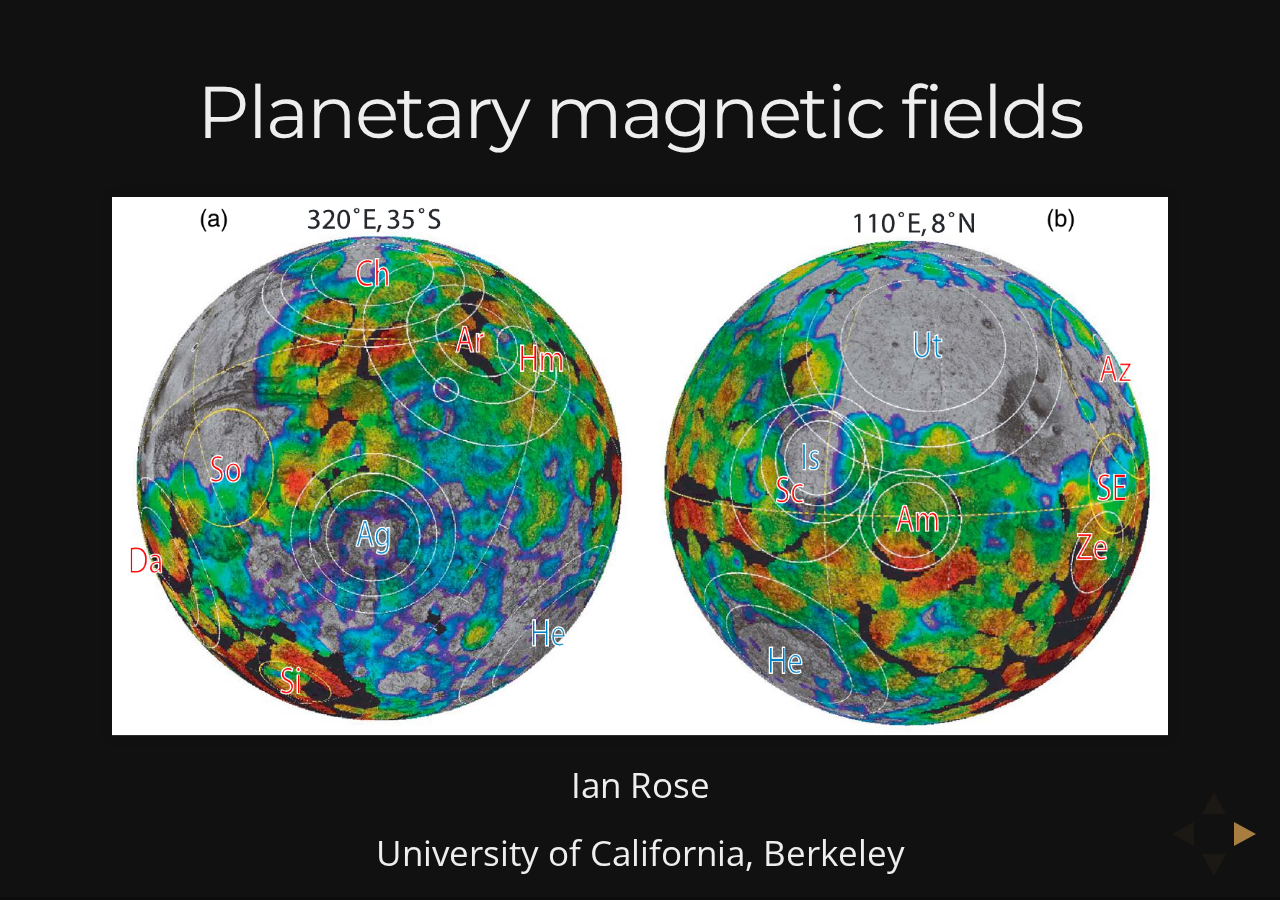
==== commit bb500679: "Add images" ====
--- a/index.html
+++ b/index.html
@@ -71,6 +71,37 @@
 
                 <section data-markdown>
                     <script type="text/template">
+                        ## Meanwhile, from seismology and cosmochemistry...
+                        The core of Earth is a liquid iron alloy.
+                        (Far too hot to be a bar magnet)
+                    </script>
+                </section>
+
+                <section>
+                  <h3> It does seem to be moving, though </h3>
+                  <video data-autoplay>
+                    <source data-src="movies/gufm1.mp4" type="video/mp4" />
+                  </video>
+                  <p>Jackson et. al., 2000 </p>
+                </section>
+
+                <section data-markdown>
+                    <script type="text/template">
+                        ## Convection
+                    </script>
+                </section>
+                </section>
+
+                <section>
+                  <section data-markdown>
+                    <script type="text/template">
+                      [Demonstration](interactive_earth/thermal_hires.html)
+                    </script>
+                  </section>
+                </section>
+
+                <section data-markdown>
+                    <script type="text/template">
                         ## What is a dynamo?
                     </script>
                 </section>
@@ -83,12 +114,15 @@
                   <p>Courtesey of Hiro Matsui </p>
                 </section>
 
-                <section>
-                  <section data-markdown>
-                    <script type="text/template">
-                      [Demonstration](interactive_earth/thermal_hires.html)
-                    </script>
-                  </section>
+                <section data-markdown>
+                    <script type="text/template">
+                    ## Conclusions part the first:
+                    
+                      * Earth's magnetic field is generated in the core
+                      * The core is a liquid iron allow
+                      * We need fast fluid motion to generate a magnetic field
+                      * We need vigorous convection to get fast fluid motions
+                    </script>
                 </section>
 
                 <section data-markdown>
@@ -100,48 +134,56 @@
                 <section data-markdown>
                     <script type="text/template">
                         ## Mercury
+                        ![mercury](images/mercury_smaller.jpg)
                     </script>
                 </section>
 
                 <section data-markdown>
                     <script type="text/template">
                         ## Venus
+                        ![venus](images/venus_smaller.jpg)
                     </script>
                 </section>
 
                 <section data-markdown>
                     <script type="text/template">
                         ## Earth
+                        ![earth](images/earth_smaller.jpg)
                     </script>
                 </section>
 
                 <section data-markdown>
                     <script type="text/template">
                         ## Mars
+                        ![mars](images/mars_smaller.jpg)
                     </script>
                 </section>
 
                 <section data-markdown>
                     <script type="text/template">
                         ## Jupiter
+                        ![jupiter](images/jupiter_smaller.jpg)
                     </script>
                 </section>
 
                 <section data-markdown>
                     <script type="text/template">
                         ## Saturn
+                        ![saturn](images/saturn_smaller.jpg)
                     </script>
                 </section>
 
                 <section data-markdown>
                     <script type="text/template">
                         ## Uranus
+                        ![uranus](images/uranus_smaller.jpg)
                     </script>
                 </section>
 
                 <section data-markdown>
                     <script type="text/template">
                         ## Neptune
+                        ![neptune](images/neptune_smaller.jpg)
                     </script>
                 </section>
 
@@ -179,7 +221,16 @@
                 <section data-markdown>
                     <script type="text/template">
                         ## Did Earth have a magnetic field?
-
+                    </script>
+                </section>
+                <section data-markdown>
+                    <script type="text/template">
+                        ## Conclusions part the second
+
+                         * Magnetic fields are fairly common in the solar system
+                         * But certainly not a sure thing in rocky planets
+                         * A planet as to be cooling off fast enough to generate a dynamo
+                         * Mars probably used to have a magnetic field, but does not anymore.
                     </script>
                 </section>
 
--- a/css/theme/night.css
+++ b/css/theme/night.css
@@ -223,7 +223,7 @@
 .reveal section img {
   margin: 15px 0px;
   background: rgba(255, 255, 255, 0.12);
-  border: 4px solid #eee;
+  border: 0px solid #eee;
   box-shadow: 0 0 10px rgba(0, 0, 0, 0.15); }
 
 .reveal section img.plain {
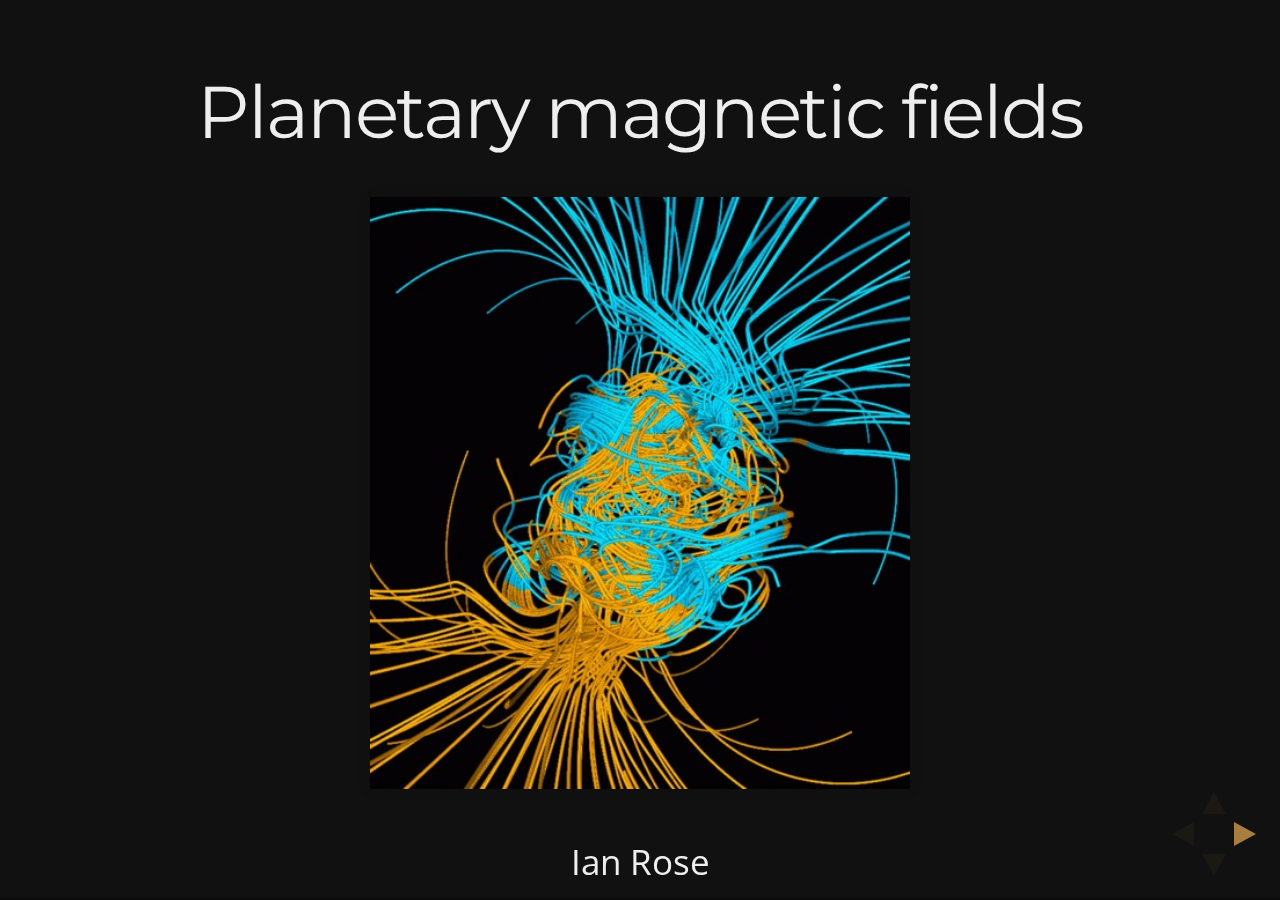
==== commit 45d2b077: "Add geodynamo image." ====
--- a/index.html
+++ b/index.html
@@ -39,7 +39,8 @@
                     <script type="text/template">
                         ## Planetary magnetic fields
 
-                        ![crater_demag](images/crater_demag.png)
+                        ![geodynamo](images/geodynamo.jpg)
+
                         Ian Rose
 
                         University of California, Berkeley
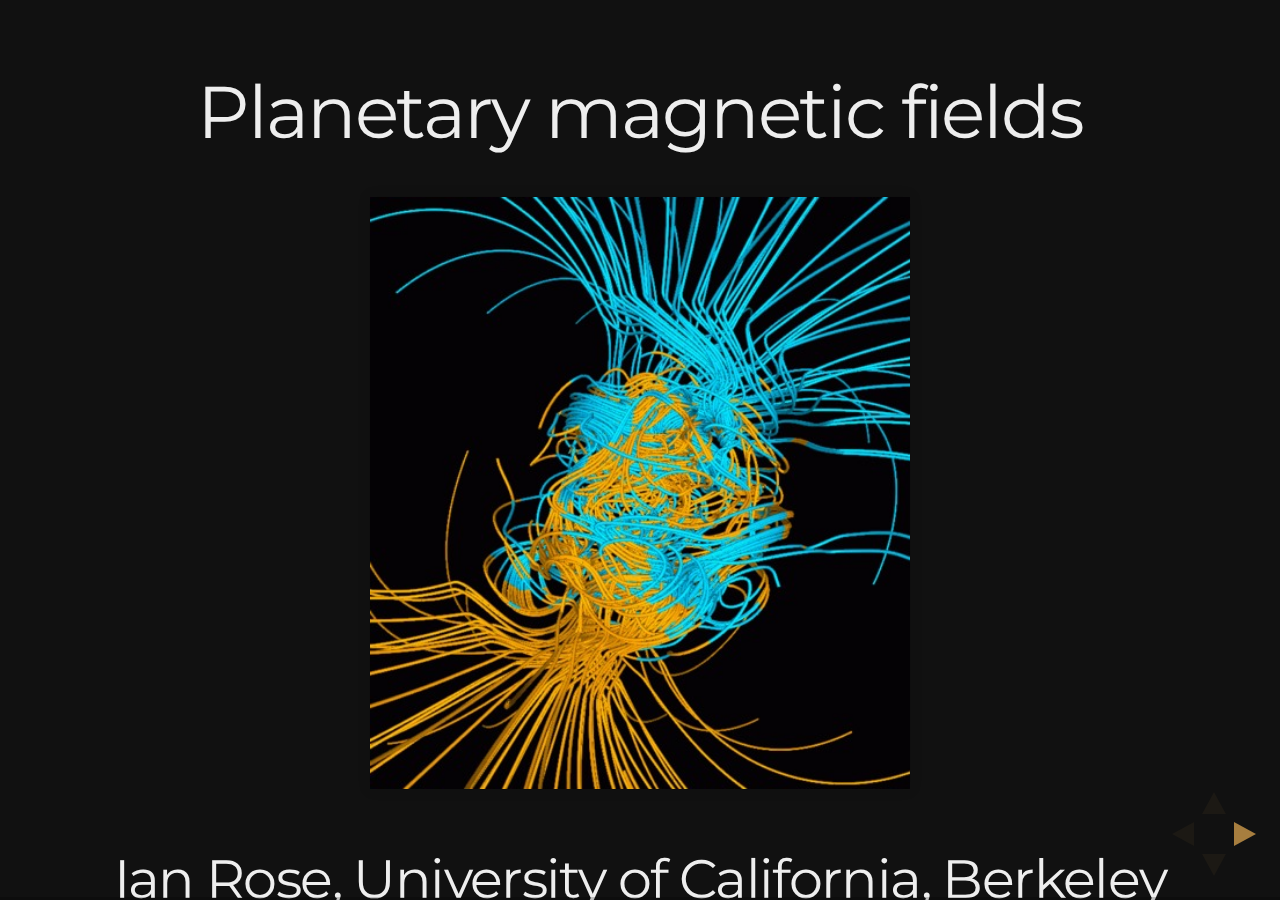
==== commit d8df7319: "Last minute edits" ====
--- a/index.html
+++ b/index.html
@@ -35,81 +35,119 @@
 
         <div class="reveal">
             <div class="slides">
-                <section data-markdown>
-                    <script type="text/template">
-                        ## Planetary magnetic fields
-
-                        ![geodynamo](images/geodynamo.jpg)
-
-                        Ian Rose
-
-                        University of California, Berkeley
-                    </script>
-                </section>
-
-                <section data-markdown>
-                    <script type="text/template">
-                        ## Earth's magnetic field
-                        Could it be a bar magnet?
-                        Historical source...
-                    </script>
-                </section>
-
-                <section data-markdown>
-                    <script type="text/template">
-                        ## Seafloor spreading
-                        The magnetic field reverses!
-                    </script>
+                <section>
+                        <h2>Planetary magnetic fields<h2>
+                        <img class="stretch" data-src="images/geodynamo.jpg"></img>
+                        <h3>Ian Rose, University of California, Berkeley</h3>
+                    </script>
+                </section>
+                <section>
+                        <h2>Earth has a magnetic field</h2>
+                        <img class="stretch" data-src="images/aurora.jpg"></img>
+                        <p>(NASA)</p>
+                </section>
+
+                <section data-markdown>
+                    <script type="text/template">
+                        ## Navigation
+                        ![compass](images/old_compass.jpg)
+                        ![lodestone](images/lodestone_smaller.jpg)
+                    </script>
+                </section>
+
+                <section>
+                  <h3> Magnetic life </h3>
+                  <video class="stretch" data-autoplay loop muted>
+                    <source data-src="movies/magnetotactic.mp4" type="video/mp4" />
+                  </video>
+                  <p>Woods Hole Oceanographic Institute </p>
+                </section>
+
+                <section>
+                        <h2>Protection from space weather</h2>
+                        <img class="stretch" data-src="images/the_core.jpg"></img>
+                </section>
+
+
+                <section data-markdown>
+                    <script type="text/template">
+                        ## What is the cause of Earth's magnetic field?
+                    </script>
+                </section>
+
+                <section>
+                        <h2>A giant magnet at the north pole?</h2>
+                        <img class="stretch" data-src="images/mercator.png"></img>
+                </section>
+
+                <section>
+                        <h2>A giant magnet at the center of the earth?</h2>
+                        <img class="stretch" data-src="images/terrella.jpg"></img>
                 </section>
 
                 <section>
                   <h3> Earth's historical magnetic field </h3>
-                  <video data-autoplay>
+                  <video class="stretch" data-autoplay loop>
                     <source data-src="movies/gufm1.mp4" type="video/mp4" />
                   </video>
                   <p>Jackson et. al., 2000 </p>
                 </section>
 
-                <section data-markdown>
-                    <script type="text/template">
-                        ## Meanwhile, from seismology and cosmochemistry...
-                        The core of Earth is a liquid iron alloy.
-                        (Far too hot to be a bar magnet)
-                    </script>
-                </section>
-
-                <section>
-                  <h3> It does seem to be moving, though </h3>
-                  <video data-autoplay>
+                <section>
+                        <h2>Seafloor spreading</h2>
+                        <img class="stretch" data-src="images/seafloor_spreading.jpg"></img>
+                        <p>The magnetic field reverses</p>
+                </section>
+
+                <section>
+                        <h2>Meanwhile, from seismology and cosmochemistry</h2>
+                        <img class="stretch" data-src="images/earth_interior.svg"></img>
+                </section>
+                <section>
+                        <h2>However, the core of Earth is really hot!</h2>
+                        <h3>Over 2000 C, well above the Curie temperature<h3>
+                </section>
+
+                <section>
+                  <h2> It does seem to be moving, though </h2>
+                  <video class="stretch" data-autoplay loop>
                     <source data-src="movies/gufm1.mp4" type="video/mp4" />
                   </video>
                   <p>Jackson et. al., 2000 </p>
                 </section>
 
-                <section data-markdown>
-                    <script type="text/template">
-                        ## Convection
-                    </script>
-                </section>
+                <section>
+                        <h2>Detour: planetary formation</h2>
+                        <img class="stretch" data-src="images/planetary_disk.jpg"></img>
+                        <p>Protoplanetary disk (NASA/JPL)</p>
+                </section>
+
+                <section>
+                        <h2>Planets start out hot!</h2>
+                        <img class="stretch" data-src="images/impact.jpg"></img>
+                        <p>(NASA/JPL)</p>
+                </section>
+
+                <section>
+                        <h2>Hot things want to cool.</h2>
                 </section>
 
                 <section>
                   <section data-markdown>
                     <script type="text/template">
-                      [Demonstration](interactive_earth/thermal_hires.html)
+                      ## [Convection demonstration](interactive_earth/thermal_hires.html)
                     </script>
                   </section>
                 </section>
 
-                <section data-markdown>
-                    <script type="text/template">
-                        ## What is a dynamo?
-                    </script>
+                <section>
+                        <h2>What is a dynamo?</h2>
+                        <img class="stretch" data-src="images/dynamo.jpg"></img>
                 </section>
 
                 <section>
                   <h3> Numerical dynamo model </h3>
-                  <video data-autoplay>
+                  <video class="stretch" data-autoplay loop>
                     <source data-src="movies/dynamo.mp4" type="video/mp4" />
                   </video>
                   <p>Courtesey of Hiro Matsui </p>
@@ -117,10 +155,10 @@
 
                 <section data-markdown>
                     <script type="text/template">
-                    ## Conclusions part the first:
+                    ## Conclusions part one:
                     
                       * Earth's magnetic field is generated in the core
-                      * The core is a liquid iron allow
+                      * The core is a liquid iron alloy
                       * We need fast fluid motion to generate a magnetic field
                       * We need vigorous convection to get fast fluid motions
                     </script>
@@ -131,61 +169,45 @@
                     ## What planets have magnetic fields?
                     </script>
                 </section>
-
-                <section data-markdown>
-                    <script type="text/template">
-                        ## Mercury
-                        ![mercury](images/mercury_smaller.jpg)
-                    </script>
-                </section>
-
-                <section data-markdown>
-                    <script type="text/template">
-                        ## Venus
-                        ![venus](images/venus_smaller.jpg)
-                    </script>
-                </section>
-
-                <section data-markdown>
-                    <script type="text/template">
-                        ## Earth
-                        ![earth](images/earth_smaller.jpg)
-                    </script>
-                </section>
-
-                <section data-markdown>
-                    <script type="text/template">
-                        ## Mars
-                        ![mars](images/mars_smaller.jpg)
-                    </script>
-                </section>
-
-                <section data-markdown>
-                    <script type="text/template">
-                        ## Jupiter
-                        ![jupiter](images/jupiter_smaller.jpg)
-                    </script>
-                </section>
-
-                <section data-markdown>
-                    <script type="text/template">
-                        ## Saturn
-                        ![saturn](images/saturn_smaller.jpg)
-                    </script>
-                </section>
-
-                <section data-markdown>
-                    <script type="text/template">
-                        ## Uranus
-                        ![uranus](images/uranus_smaller.jpg)
-                    </script>
-                </section>
-
-                <section data-markdown>
-                    <script type="text/template">
-                        ## Neptune
-                        ![neptune](images/neptune_smaller.jpg)
-                    </script>
+                <section>
+                        <h2>Mercury</h2>
+                        <img class="stretch" data-src="images/mercury.jpg"></img>
+                        <h2 style="color:green" class="fragment">Yes!</h2>
+                </section>
+                <section>
+                        <h2>Venus</h2>
+                        <img class="stretch" data-src="images/venus.jpg"></img>
+                        <h2 style="color:red" class="fragment">No!</h2>
+                </section>
+                <section>
+                        <h2>Earth</h2>
+                        <img class="stretch" data-src="images/earth.jpg"></img>
+                        <h2 style="color:green" class="fragment">Yes!</h2>
+                </section>
+                <section>
+                        <h2>Mars</h2>
+                        <img class="stretch" data-src="images/mars.jpg"></img>
+                        <h2 style="color:red" class="fragment">No!</h2>
+                </section>
+                <section>
+                        <h2>Jupiter</h2>
+                        <img class="stretch" data-src="images/jupiter.jpg"></img>
+                        <h2 style="color:green" class="fragment">Yes!</h2>
+                </section>
+                <section>
+                        <h2>Saturn</h2>
+                        <img class="stretch" data-src="images/saturn.jpg"></img>
+                        <h2 style="color:green" class="fragment">Yes!</h2>
+                </section>
+                <section>
+                        <h2>Uranus</h2>
+                        <img class="stretch" data-src="images/uranus.jpg"></img>
+                        <h2 style="color:green" class="fragment">Yes!</h2>
+                </section>
+                <section>
+                        <h2>Neptune</h2>
+                        <img class="stretch" data-src="images/neptune.jpg"></img>
+                        <h2 style="color:green" class="fragment">Yes!</h2>
                 </section>
 
                 <section data-markdown>
@@ -206,32 +228,35 @@
                 <section>
                   <section data-markdown>
                     <script type="text/template">
-                      [Convection!](interactive_earth/thermal_hires2.html)
+                      ## [Convection!](interactive_earth/thermal_hires2.html)
                     </script>
                   </section>
                 </section>
 
-                <section data-markdown>
-                    <script type="text/template">
-                        ## Did Mars have a magnetic field?
-
-                        ![crater_demag](images/crater_demag.png)
-                    </script>
-                </section>
-
-                <section data-markdown>
-                    <script type="text/template">
-                        ## Did Earth have a magnetic field?
-                    </script>
-                </section>
-                <section data-markdown>
-                    <script type="text/template">
-                        ## Conclusions part the second
+                <section>
+                        <h2>Did Mars have a magnetic field?</h2>
+                        <img class="stretch" data-src="images/crater_demag.png"></img>
+                        <p>Lillis et. al., 2013</p>
+                </section>
+
+                <section>
+                        <h2>Did Earth always have a magnetic field?</h2>
+                        <img class="stretch" data-src="images/jack_hills.jpg"></img>
+                </section>
+
+                <section data-markdown>
+                    <script type="text/template">
+                        ## Conclusions part two:
 
                          * Magnetic fields are fairly common in the solar system
                          * But certainly not a sure thing in rocky planets
-                         * A planet as to be cooling off fast enough to generate a dynamo
+                         * A planet has to be cooling off quickly to generate a dynamo
                          * Mars probably used to have a magnetic field, but does not anymore.
+                    </script>
+                </section>
+                <section data-markdown>
+                    <script type="text/template">
+                        ## Thanks!
                     </script>
                 </section>
 
